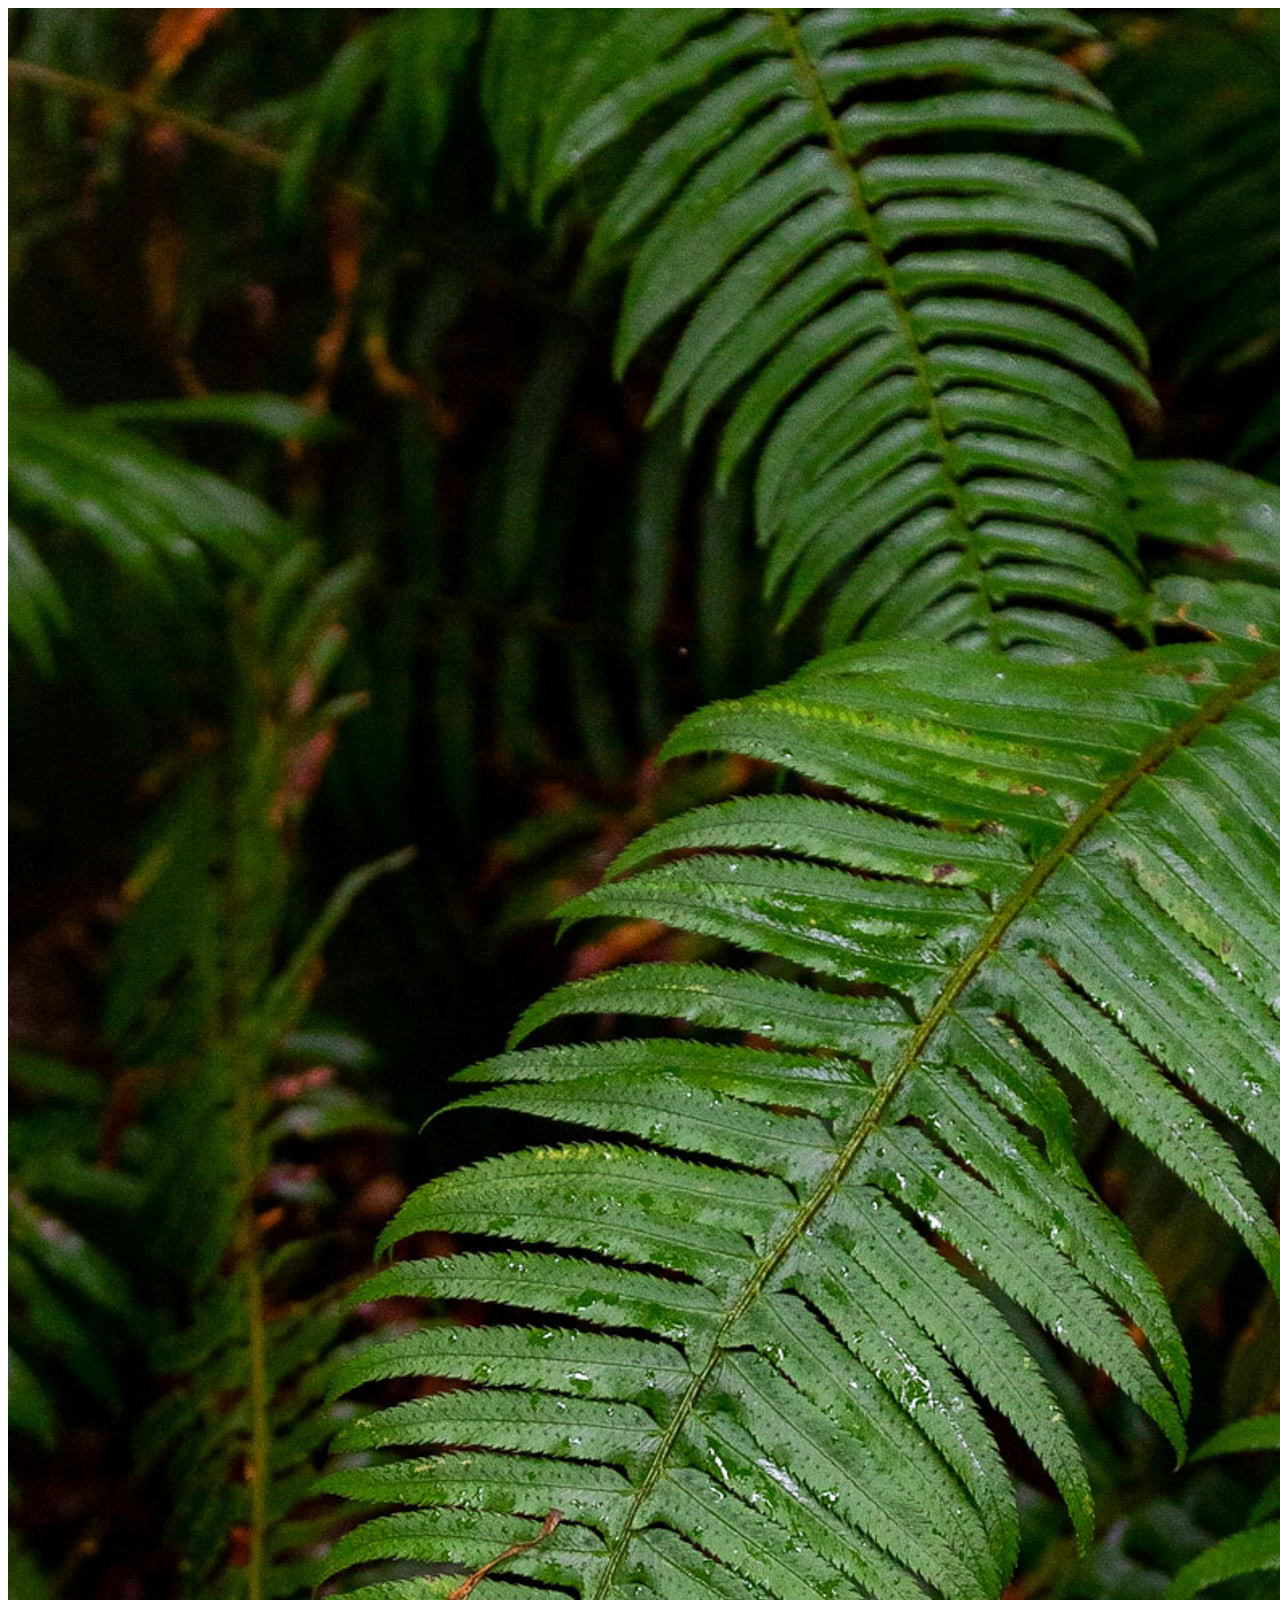
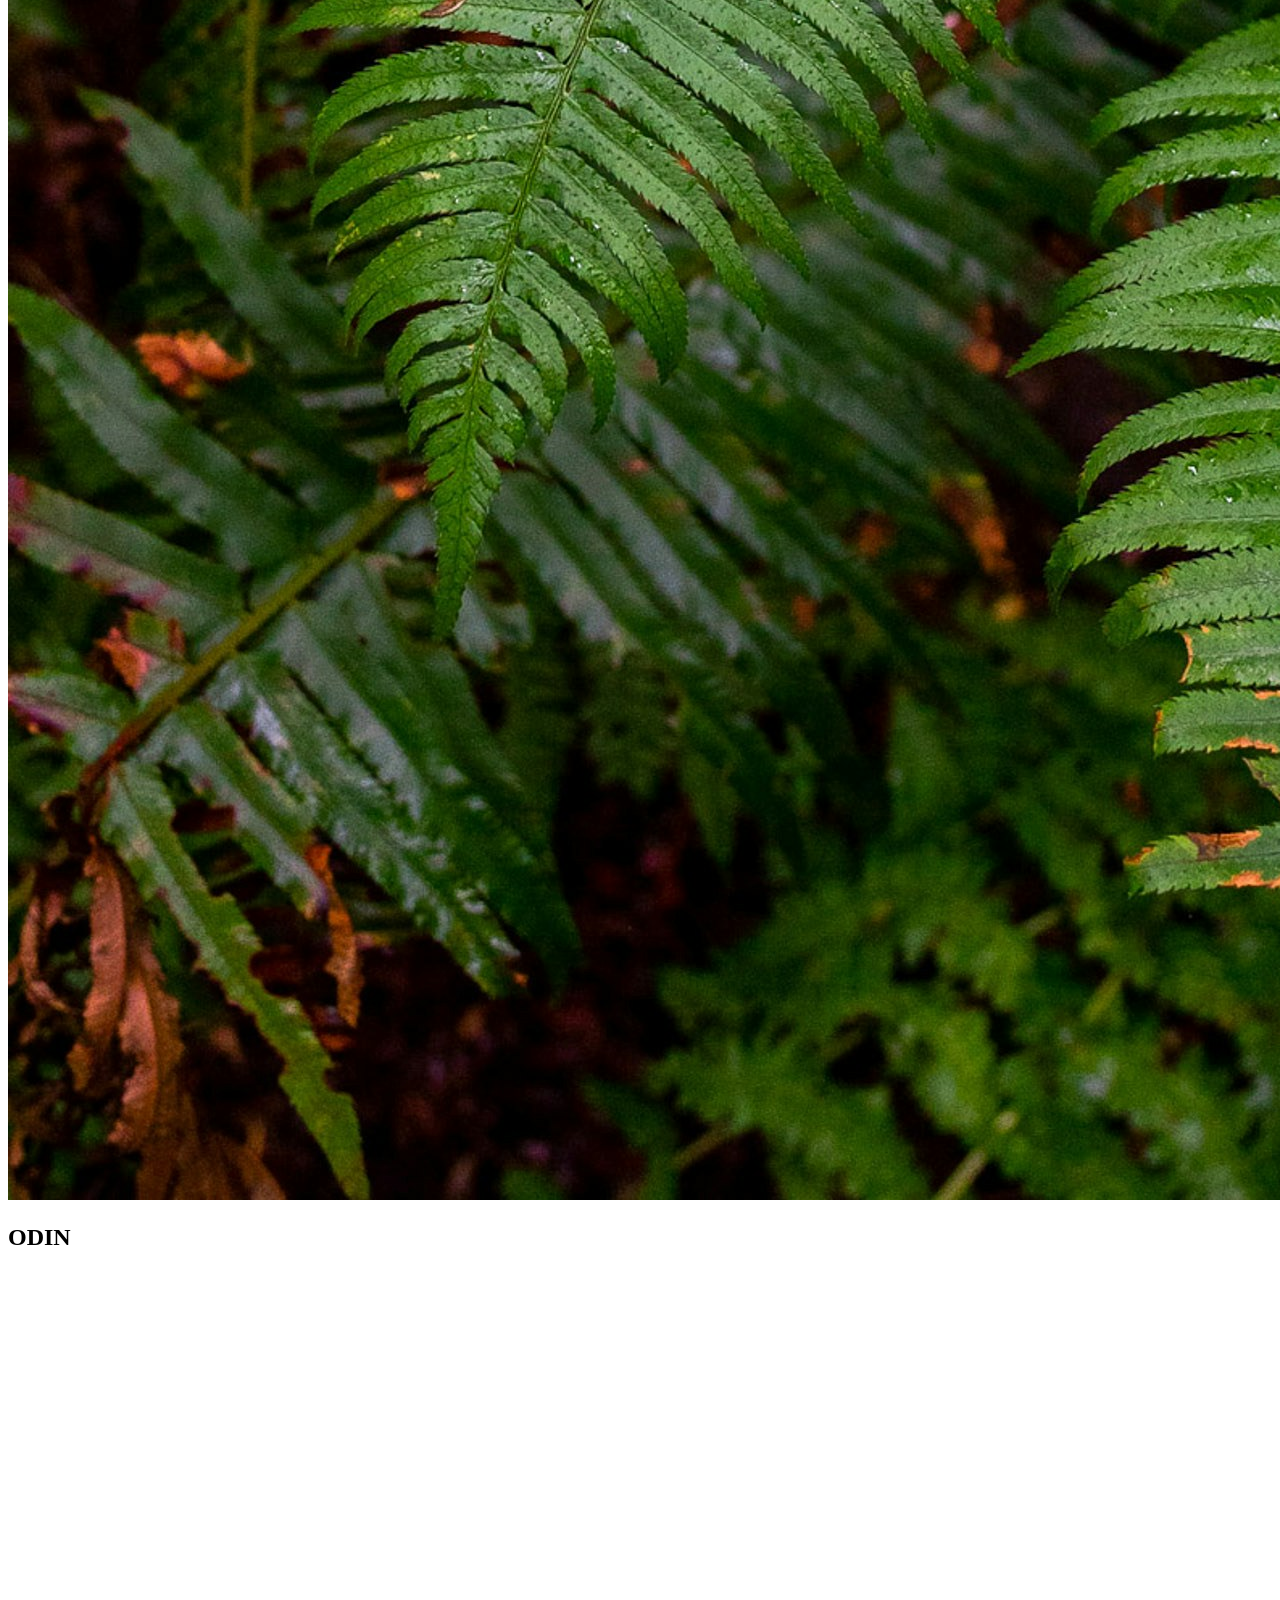
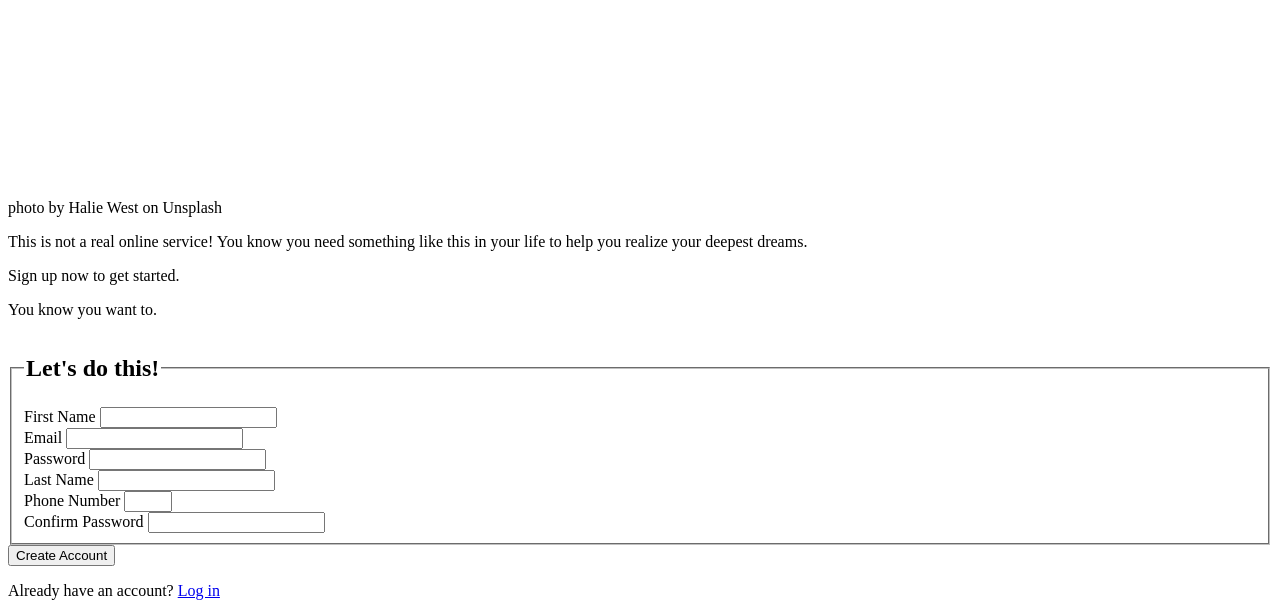
==== form/index.html @ dee3f5c4 "Done with the structure of the form." ====
<!DOCTYPE html>
<html lang="en">
<head>
    <meta charset="UTF-8">
    <meta name="viewport" content="width=device-width, initial-scale=1.0">
    <link rel="stylesheet" href="style.css">
    <title>Form</title>
</head>
<body>
    <main>
        <aside>
            <img src="assets/halie-west-25xggax4bSA-unsplash.jpg" alt="leaves">
            <div class="odin">
                <h1>ODIN</h1>
                <img src="assets/odin-lined.png" alt="odin logo">
            </div>
            <footer>
                <p>photo by Halie West on Unsplash</p>
            </footer>
        </aside>
        <div class="text">
            <p>This is not a real online service! You know you need something like this in your life to help you realize your deepest dreams.</p>
            <p>Sign up <span>now</span> to get started.</p>
            <p>You <span>know</span> you want to.</p>
        </div>
        <fieldset>
            <legend><h2>Let's do this!</h2></legend>
            <form action="#" method="post">
                <div class="box">
                    <label for="first_name">First Name</label>
                    <input type="text" id="first_name" required min="3">
                </div>
                <div class="box">
                    <label for="email">Email</label>
                    <input type="email" id="email" required>
                </div>
                <div class="box">
                    <label for="password">Password</label>
                    <input type="passsword" id="password" required min="8">
                </div>
                <div class="box">
                    <label for="last_name">Last Name</label>
                    <input type="text" id="last_name" required min="3">
                </div>
                <div class="box">
                    <label for="number">Phone Number</label>
                    <input type="number" id="number" required min="3" max="10">
                </div>
                <div class="box">
                    <label for="confirm-pass">Confirm Password</label>
                    <input type="password" id="confirm-pass" required>
                </div>
            </form>
        </fieldset>
        <button type="submit">Create Account</button>
        <p>Already have an account? <a href="#">Log in</a></p>
    </main>
</body>
</html>
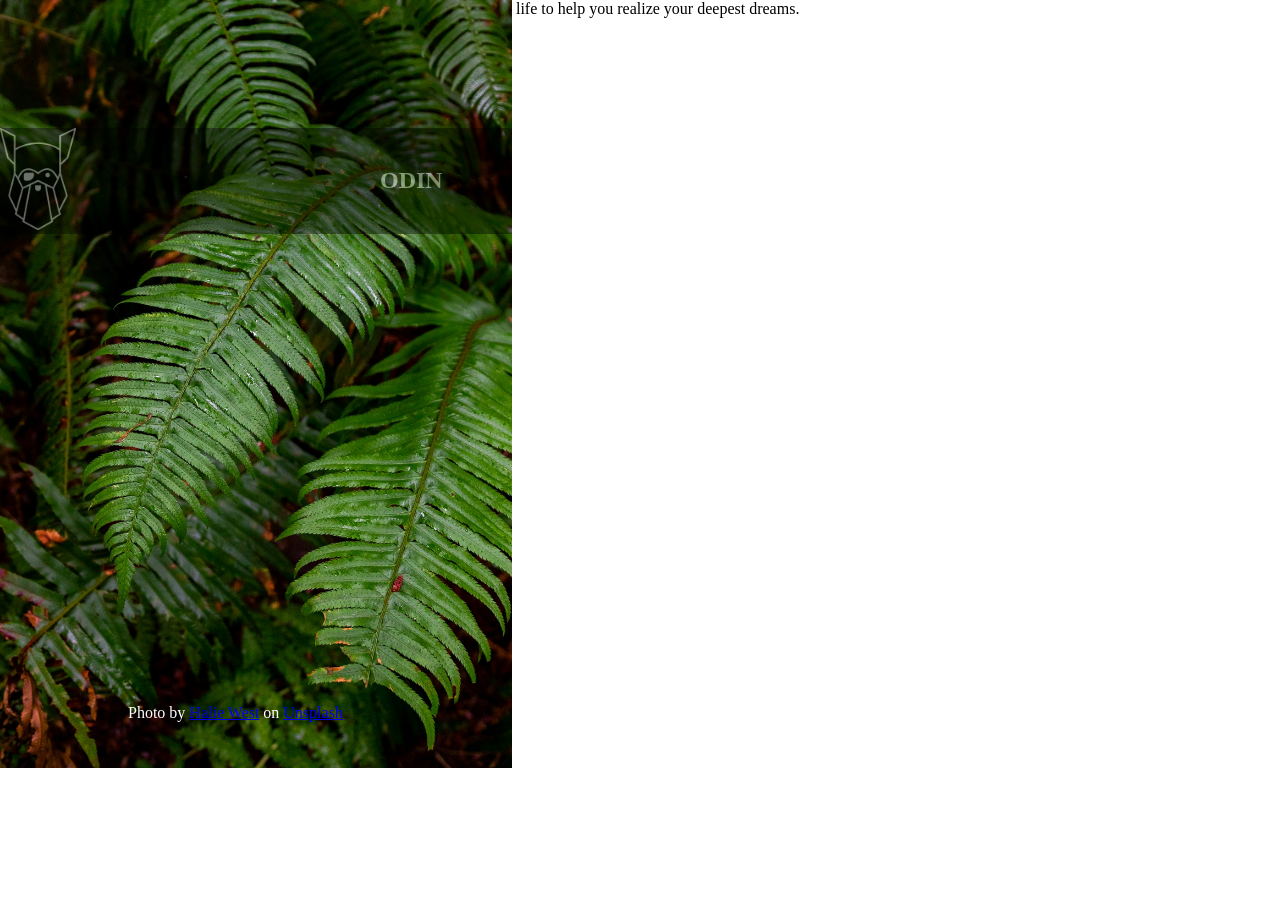
==== commit 0715d987: "You can make a div in for the aside and use flex box 1r and 3r" ====
--- a/form/index.html
+++ b/form/index.html
@@ -11,11 +11,15 @@
         <aside>
             <img src="assets/halie-west-25xggax4bSA-unsplash.jpg" alt="leaves">
             <div class="odin">
-                <h1>ODIN</h1>
-                <img src="assets/odin-lined.png" alt="odin logo">
+                <div class="logo">
+                    <img src="assets/odin-lined.png" alt="odin logo">
+                </div>
+                <div class="logo">
+                    <h1>ODIN</h1>
+                </div>
             </div>
             <footer>
-                <p>photo by Halie West on Unsplash</p>
+                <p>Photo by <a href="#">Halie West</a> on <a href="#">Unsplash</a></p>
             </footer>
         </aside>
         <div class="text">
--- a/form/style.css
+++ b/form/style.css
@@ -0,0 +1,41 @@
+* {
+    margin: 0;
+    padding: 0;
+    border: 0;
+    box-sizing: border-box;
+}
+
+aside > img{
+    max-width: 40%;
+    height: auto;
+    position: absolute;
+}
+
+div.odin {
+    margin-top: 10%;
+    display: flex;
+    position: absolute;
+    width: 40%;
+    height: auto;
+    background: black;
+    opacity: 0.4;
+    align-items: center;
+    color: white;
+}
+.odin> div > img {
+    width: 20%;
+}
+
+.logo {
+    flex-direction: row;
+}
+
+footer {
+    position: absolute;
+    color: white;
+    text-align: center;
+    align-items: center;
+    justify-content: center;
+    margin: 55% 0;
+    padding: 0px 10%;
+}
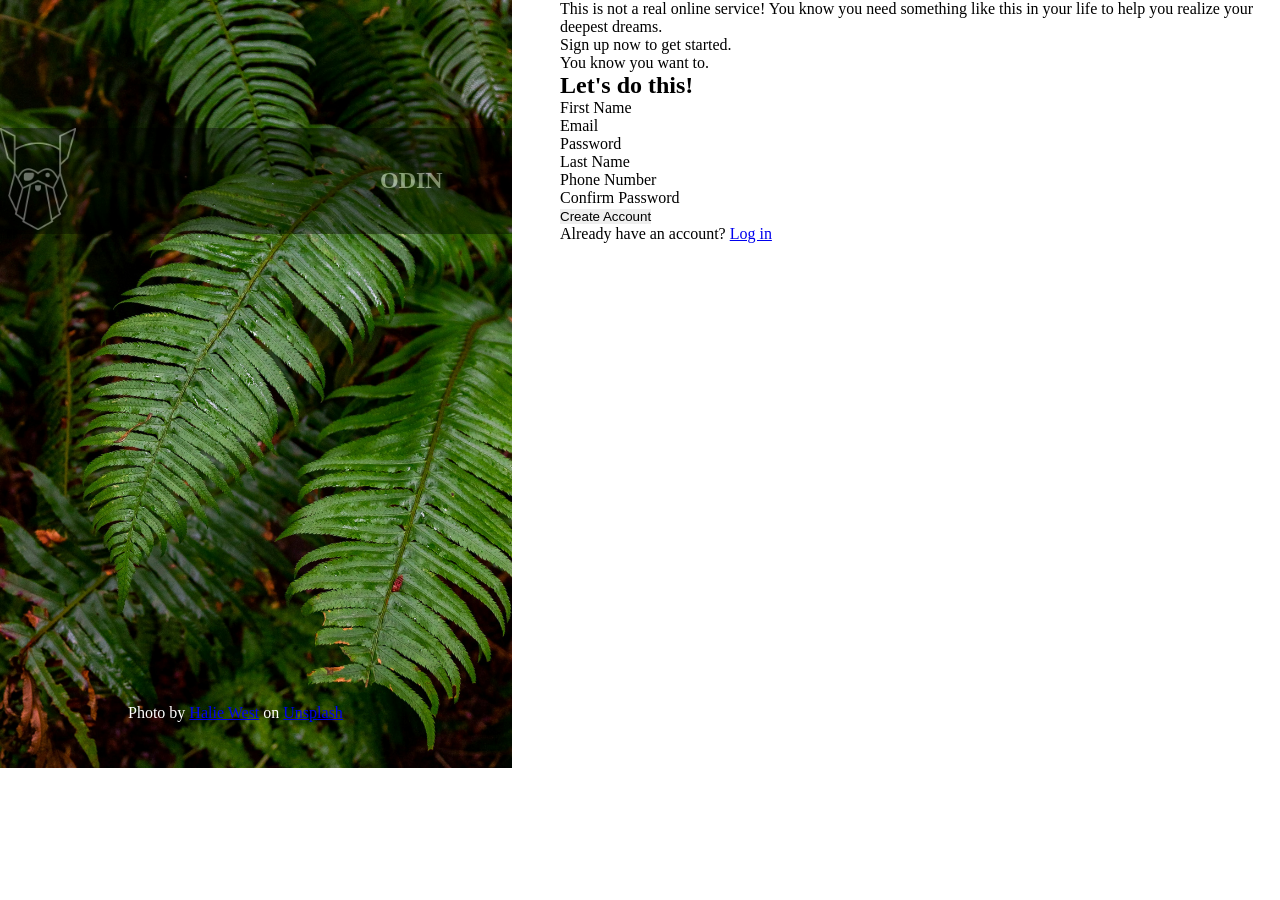
==== commit 87463d4a: "Used flex to split the aside and section with (gap)" ====
--- a/form/index.html
+++ b/form/index.html
@@ -22,7 +22,8 @@
                 <p>Photo by <a href="#">Halie West</a> on <a href="#">Unsplash</a></p>
             </footer>
         </aside>
-        <div class="text">
+        <section>
+            <div class="text">
             <p>This is not a real online service! You know you need something like this in your life to help you realize your deepest dreams.</p>
             <p>Sign up <span>now</span> to get started.</p>
             <p>You <span>know</span> you want to.</p>
@@ -58,6 +59,7 @@
         </fieldset>
         <button type="submit">Create Account</button>
         <p>Already have an account? <a href="#">Log in</a></p>
+        </section>
     </main>
 </body>
 </html>
--- a/form/style.css
+++ b/form/style.css
@@ -3,6 +3,17 @@
     padding: 0;
     border: 0;
     box-sizing: border-box;
+}
+main {
+    display: flex;
+    gap: 20em;
+}
+aside {
+    flex: 1;
+}
+
+section {
+    flex: 3;
 }
 
 aside > img{
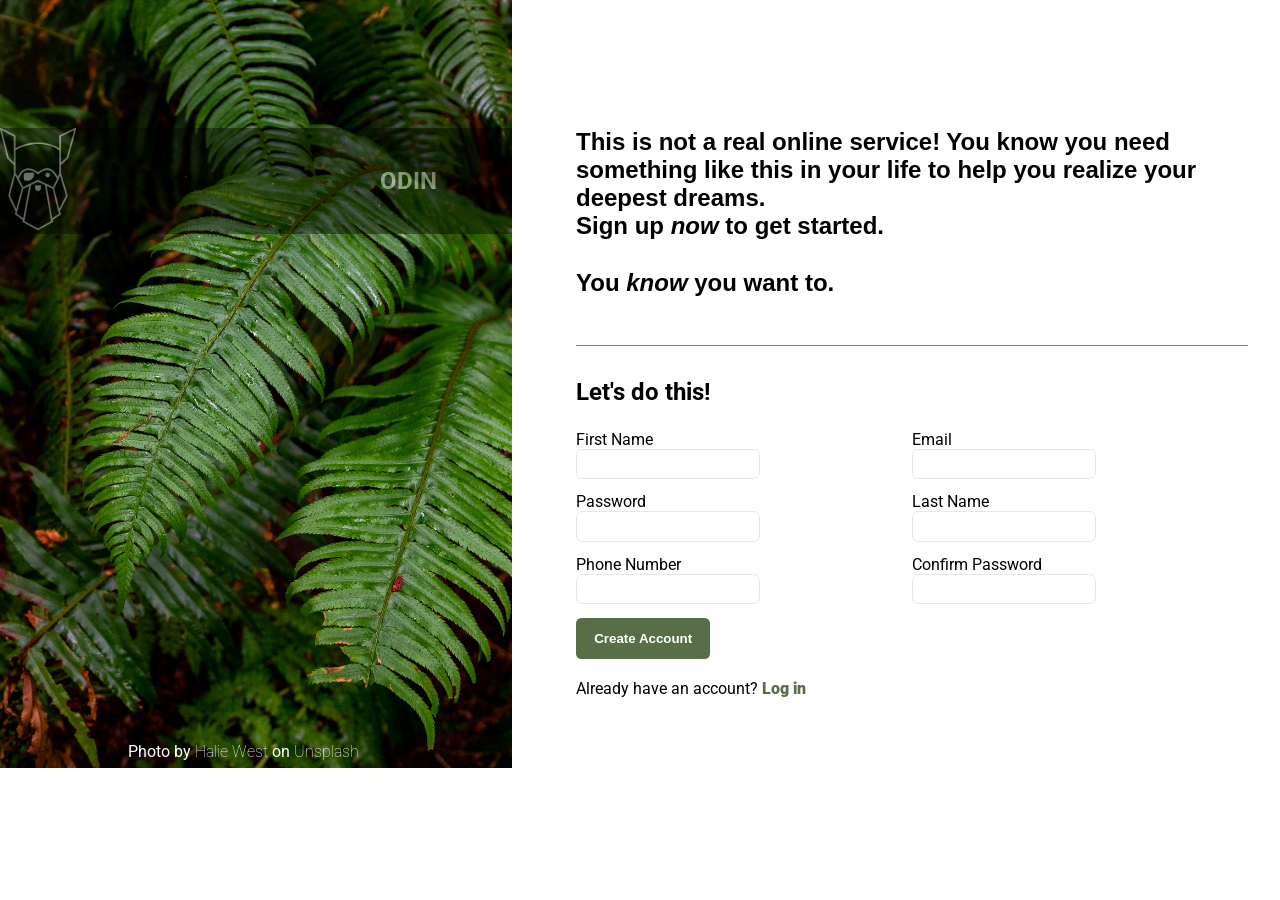
==== commit b20e897b: "Done wiyh the odin project." ====
--- a/form/index.html
+++ b/form/index.html
@@ -26,39 +26,39 @@
             <div class="text">
             <p>This is not a real online service! You know you need something like this in your life to help you realize your deepest dreams.</p>
             <p>Sign up <span>now</span> to get started.</p>
-            <p>You <span>know</span> you want to.</p>
-        </div>
+            <p class="passage">You <span>know</span> you want to.</p>
+        </div><hr>
         <fieldset>
             <legend><h2>Let's do this!</h2></legend>
             <form action="#" method="post">
                 <div class="box">
-                    <label for="first_name">First Name</label>
+                    <label for="first_name">First Name</label><br>
                     <input type="text" id="first_name" required min="3">
                 </div>
                 <div class="box">
-                    <label for="email">Email</label>
+                    <label for="email">Email</label><br>
                     <input type="email" id="email" required>
                 </div>
                 <div class="box">
-                    <label for="password">Password</label>
+                    <label for="password">Password</label><br>
                     <input type="passsword" id="password" required min="8">
                 </div>
                 <div class="box">
-                    <label for="last_name">Last Name</label>
+                    <label for="last_name">Last Name</label><br>
                     <input type="text" id="last_name" required min="3">
                 </div>
                 <div class="box">
-                    <label for="number">Phone Number</label>
-                    <input type="number" id="number" required min="3" max="10">
+                    <label for="number">Phone Number</label><br>
+                    <input type="text" id="number" required min="3" max="10">
                 </div>
                 <div class="box">
-                    <label for="confirm-pass">Confirm Password</label>
+                    <label for="confirm-pass">Confirm Password</label><br>
                     <input type="password" id="confirm-pass" required>
                 </div>
             </form>
         </fieldset>
         <button type="submit">Create Account</button>
-        <p>Already have an account? <a href="#">Log in</a></p>
+        <p class="end">Already have an account? <a href="#">Log in</a></p>
         </section>
     </main>
 </body>
--- a/form/style.css
+++ b/form/style.css
@@ -1,3 +1,5 @@
+@import url('https://fonts.googleapis.com/css2?family=Dancing+Script:wght@400..700&family=Montserrat:ital,wght@0,100..900;1,100..900&family=Open+Sans:ital,wght@0,300..800;1,300..800&family=Roboto:ital,wght@0,100..900;1,100..900&display=swap');
+
 * {
     margin: 0;
     padding: 0;
@@ -7,6 +9,7 @@
 main {
     display: flex;
     gap: 20em;
+    font-family: "Roboto", sans-serif;
 }
 aside {
     flex: 1;
@@ -14,6 +17,7 @@
 
 section {
     flex: 3;
+    padding: 2em;
 }
 
 aside > img{
@@ -47,6 +51,88 @@
     text-align: center;
     align-items: center;
     justify-content: center;
-    margin: 55% 0;
+    margin: 58% 0;
     padding: 0px 10%;
-}+}
+
+.text {
+    margin-top: 6rem;
+    font-size: 24px;
+    font-family: sans-serif;
+    font-weight: 700;
+    border-bottom: 1px solid grey;
+    box-shadow: 0 2px 0 -2px rgba(0, 0, 0, 0.9);
+}
+span {
+    font-style: italic;
+}
+
+.passage {
+    margin-top: 1.2em;
+    margin-bottom: 2em;
+}
+
+fieldset {
+    margin-top: 2em;
+}
+
+h2 {
+    margin-bottom: 1em;
+
+}
+
+form {
+    display: grid;
+    grid-template-columns: auto auto;
+}
+
+.box > input {
+    border: 0.1em solid #E5E7EB;
+    margin: 0 0 1em 0;
+    padding: 0.5em;
+    border-radius: 0.5em;
+}
+.box > input:focus {
+    border: 0.5px solid rgb(195, 246, 248);
+    cursor: pointer;
+}
+input:hover {
+    cursor: pointer;
+}
+
+input:user-invalid {
+    border: 0.1em solid red;
+}
+
+input:user-valid {
+    border: 0.1em solid blue;
+}
+
+button {
+    width: 20%;
+    padding: 1em;
+    border-radius: 0.4em;
+    background-color: #596D48;
+    color: white;
+    font-weight: 600;
+    cursor: pointer;
+}
+
+.end {
+    margin-top: 20px;
+}
+
+a {
+    text-decoration: none;
+    font-weight: 900;
+    color: #596D48;
+}
+
+a:visited {
+    color: plum;
+}
+
+footer > p > a {
+    color: white;
+    font-weight: 100;
+}
